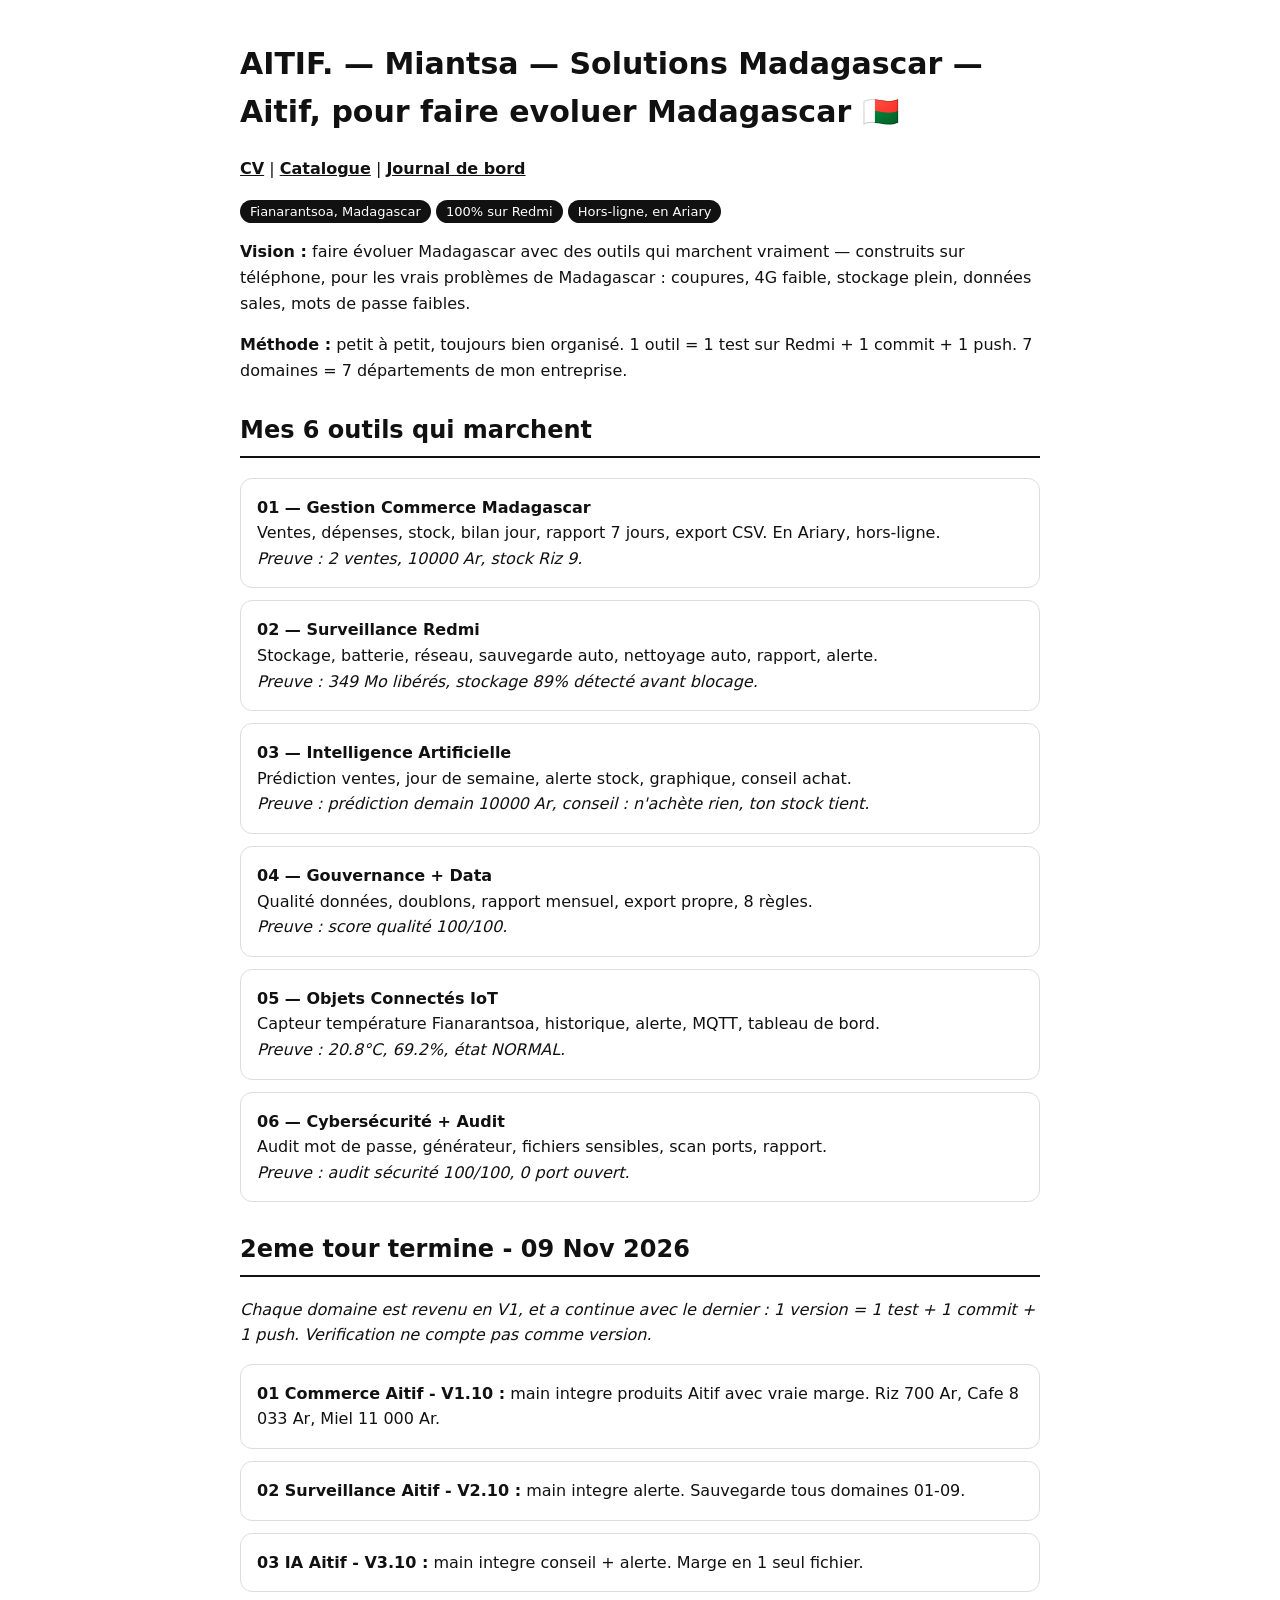
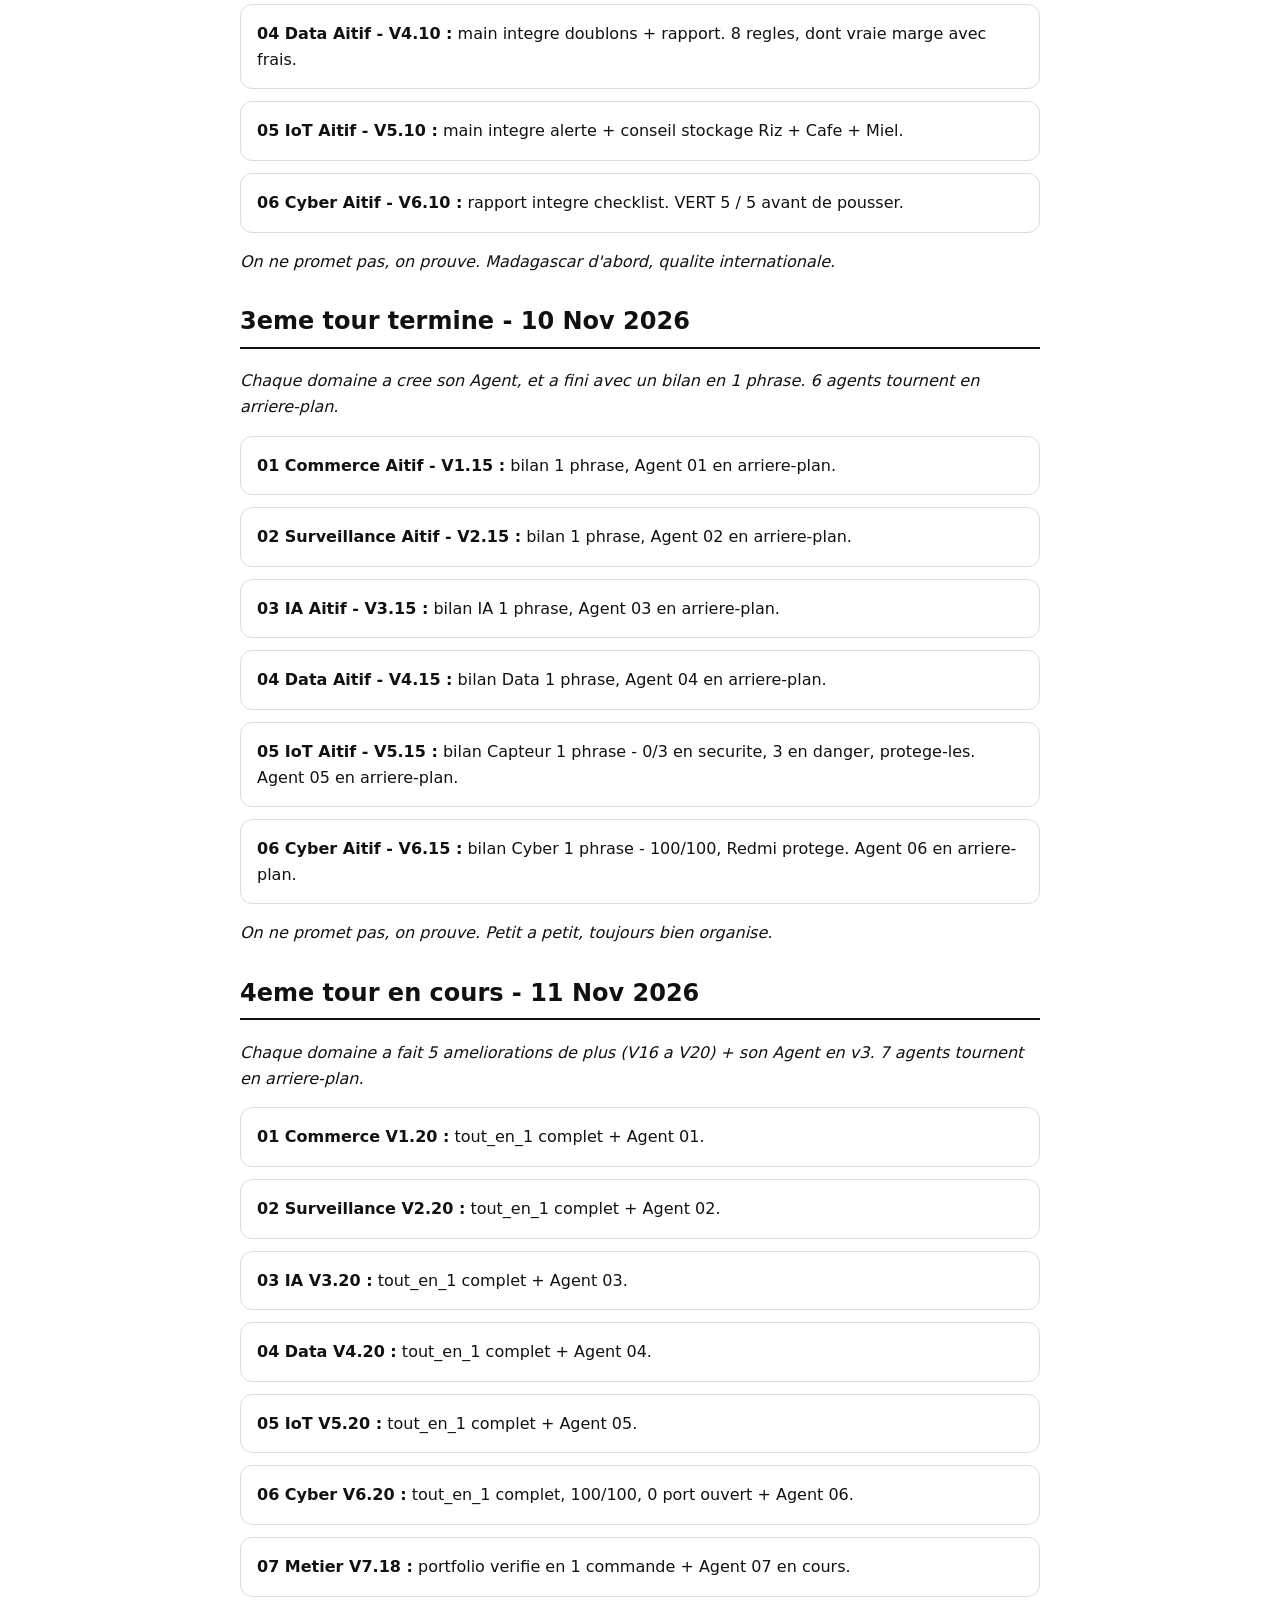
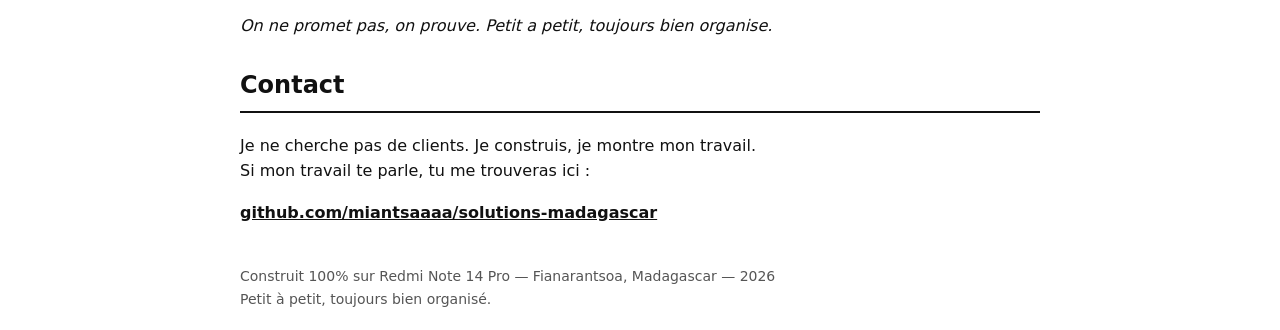
==== docs/index.html @ 679b9bc1 "ETAPE VENTE 1 : Portfolio en ligne - index + catalogue + cv + journal + style dans docs/ pour GitHub" ====
<!DOCTYPE html>
<html lang="fr">
<head>
<meta charset="utf-8">
<meta name="viewport" content="width=device-width, initial-scale=1">
<title>Aitif - Miantsa - Solutions Madagascar — Aitif, pour faire evoluer Madagascar</title>
<link rel="stylesheet" href="style.css">
</head>
<body>
<h1>AITIF. — Miantsa — Solutions Madagascar — Aitif, pour faire evoluer Madagascar 🇲🇬</h1>
<p><a href="cv.html">CV</a> | <a href="catalogue.html">Catalogue</a> | <a href="journal.html">Journal de bord</a></p>
<p><span class="badge">Fianarantsoa, Madagascar</span> <span class="badge">100% sur Redmi</span> <span class="badge">Hors-ligne, en Ariary</span></p>
<p><b>Vision :</b> faire évoluer Madagascar avec des outils qui marchent vraiment — construits sur téléphone, pour les vrais problèmes de Madagascar : coupures, 4G faible, stockage plein, données sales, mots de passe faibles.</p>
<p><b>Méthode :</b> petit à petit, toujours bien organisé. 1 outil = 1 test sur Redmi + 1 commit + 1 push. 7 domaines = 7 départements de mon entreprise.</p>

<h2>Mes 6 outils qui marchent</h2>
<div class="carte"><b>01 — Gestion Commerce Madagascar</b><br>Ventes, dépenses, stock, bilan jour, rapport 7 jours, export CSV. En Ariary, hors-ligne.<br><i>Preuve : 2 ventes, 10000 Ar, stock Riz 9.</i></div>
<div class="carte"><b>02 — Surveillance Redmi</b><br>Stockage, batterie, réseau, sauvegarde auto, nettoyage auto, rapport, alerte.<br><i>Preuve : 349 Mo libérés, stockage 89% détecté avant blocage.</i></div>
<div class="carte"><b>03 — Intelligence Artificielle</b><br>Prédiction ventes, jour de semaine, alerte stock, graphique, conseil achat.<br><i>Preuve : prédiction demain 10000 Ar, conseil : n'achète rien, ton stock tient.</i></div>
<div class="carte"><b>04 — Gouvernance + Data</b><br>Qualité données, doublons, rapport mensuel, export propre, 8 règles.<br><i>Preuve : score qualité 100/100.</i></div>
<div class="carte"><b>05 — Objets Connectés IoT</b><br>Capteur température Fianarantsoa, historique, alerte, MQTT, tableau de bord.<br><i>Preuve : 20.8°C, 69.2%, état NORMAL.</i></div>
<div class="carte"><b>06 — Cybersécurité + Audit</b><br>Audit mot de passe, générateur, fichiers sensibles, scan ports, rapport.<br><i>Preuve : audit sécurité 100/100, 0 port ouvert.</i></div>


<h2>2eme tour termine - 09 Nov 2026</h2>
<p><i>Chaque domaine est revenu en V1, et a continue avec le dernier : 1 version = 1 test + 1 commit + 1 push. Verification ne compte pas comme version.</i></p>
<div class="carte"><b>01 Commerce Aitif - V1.10 :</b> main integre produits Aitif avec vraie marge. Riz 700 Ar, Cafe 8 033 Ar, Miel 11 000 Ar.</div>
<div class="carte"><b>02 Surveillance Aitif - V2.10 :</b> main integre alerte. Sauvegarde tous domaines 01-09.</div>
<div class="carte"><b>03 IA Aitif - V3.10 :</b> main integre conseil + alerte. Marge en 1 seul fichier.</div>
<div class="carte"><b>04 Data Aitif - V4.10 :</b> main integre doublons + rapport. 8 regles, dont vraie marge avec frais.</div>
<div class="carte"><b>05 IoT Aitif - V5.10 :</b> main integre alerte + conseil stockage Riz + Cafe + Miel.</div>
<div class="carte"><b>06 Cyber Aitif - V6.10 :</b> rapport integre checklist. VERT 5 / 5 avant de pousser.</div>
<p><i>On ne promet pas, on prouve. Madagascar d'abord, qualite internationale.</i></p>

<h2>3eme tour termine - 10 Nov 2026</h2>
<p><i>Chaque domaine a cree son Agent, et a fini avec un bilan en 1 phrase. 6 agents tournent en arriere-plan.</i></p>
<div class="carte"><b>01 Commerce Aitif - V1.15 :</b> bilan 1 phrase, Agent 01 en arriere-plan.</div>
<div class="carte"><b>02 Surveillance Aitif - V2.15 :</b> bilan 1 phrase, Agent 02 en arriere-plan.</div>
<div class="carte"><b>03 IA Aitif - V3.15 :</b> bilan IA 1 phrase, Agent 03 en arriere-plan.</div>
<div class="carte"><b>04 Data Aitif - V4.15 :</b> bilan Data 1 phrase, Agent 04 en arriere-plan.</div>
<div class="carte"><b>05 IoT Aitif - V5.15 :</b> bilan Capteur 1 phrase - 0/3 en securite, 3 en danger, protege-les. Agent 05 en arriere-plan.</div>
<div class="carte"><b>06 Cyber Aitif - V6.15 :</b> bilan Cyber 1 phrase - 100/100, Redmi protege. Agent 06 en arriere-plan.</div>
<p><i>On ne promet pas, on prouve. Petit a petit, toujours bien organise.</i></p>

<h2>4eme tour en cours - 11 Nov 2026</h2>
<p><i>Chaque domaine a fait 5 ameliorations de plus (V16 a V20) + son Agent en v3. 7 agents tournent en arriere-plan.</i></p>
<div class="carte"><b>01 Commerce V1.20 :</b> tout_en_1 complet + Agent 01.</div>
<div class="carte"><b>02 Surveillance V2.20 :</b> tout_en_1 complet + Agent 02.</div>
<div class="carte"><b>03 IA V3.20 :</b> tout_en_1 complet + Agent 03.</div>
<div class="carte"><b>04 Data V4.20 :</b> tout_en_1 complet + Agent 04.</div>
<div class="carte"><b>05 IoT V5.20 :</b> tout_en_1 complet + Agent 05.</div>
<div class="carte"><b>06 Cyber V6.20 :</b> tout_en_1 complet, 100/100, 0 port ouvert + Agent 06.</div>
<div class="carte"><b>07 Metier V7.18 :</b> portfolio verifie en 1 commande + Agent 07 en cours.</div>
<p><i>On ne promet pas, on prouve. Petit a petit, toujours bien organise.</i></p>

<h2>Contact</h2>
<p>Je ne cherche pas de clients. Je construis, je montre mon travail.<br>Si mon travail te parle, tu me trouveras ici :</p>
<p><a href="https://github.com/miantsaaaa/solutions-madagascar">github.com/miantsaaaa/solutions-madagascar</a></p>
<footer>Construit 100% sur Redmi Note 14 Pro — Fianarantsoa, Madagascar — 2026<br>Petit à petit, toujours bien organisé.</footer>
</body>
</html>
---- docs/style.css ----
/* Style Aitif - V7.9 - 1 seul endroit pour le style, pour ne pas le dupliquer */
body{font-family:system-ui,sans-serif;max-width:800px;margin:0 auto;padding:20px;line-height:1.6;background:#fff;color:#111}
h1{font-size:30px} h2{margin-top:28px;border-bottom:2px solid #111;padding-bottom:6px}
.carte{border:1px solid #ddd;border-radius:12px;padding:16px;margin:12px 0}
.badge{background:#111;color:#fff;padding:4px 10px;border-radius:20px;font-size:13px}
.prix{font-size:22px;font-weight:bold} a{color:#111;font-weight:bold}
footer{margin-top:40px;color:#555;font-size:14px}
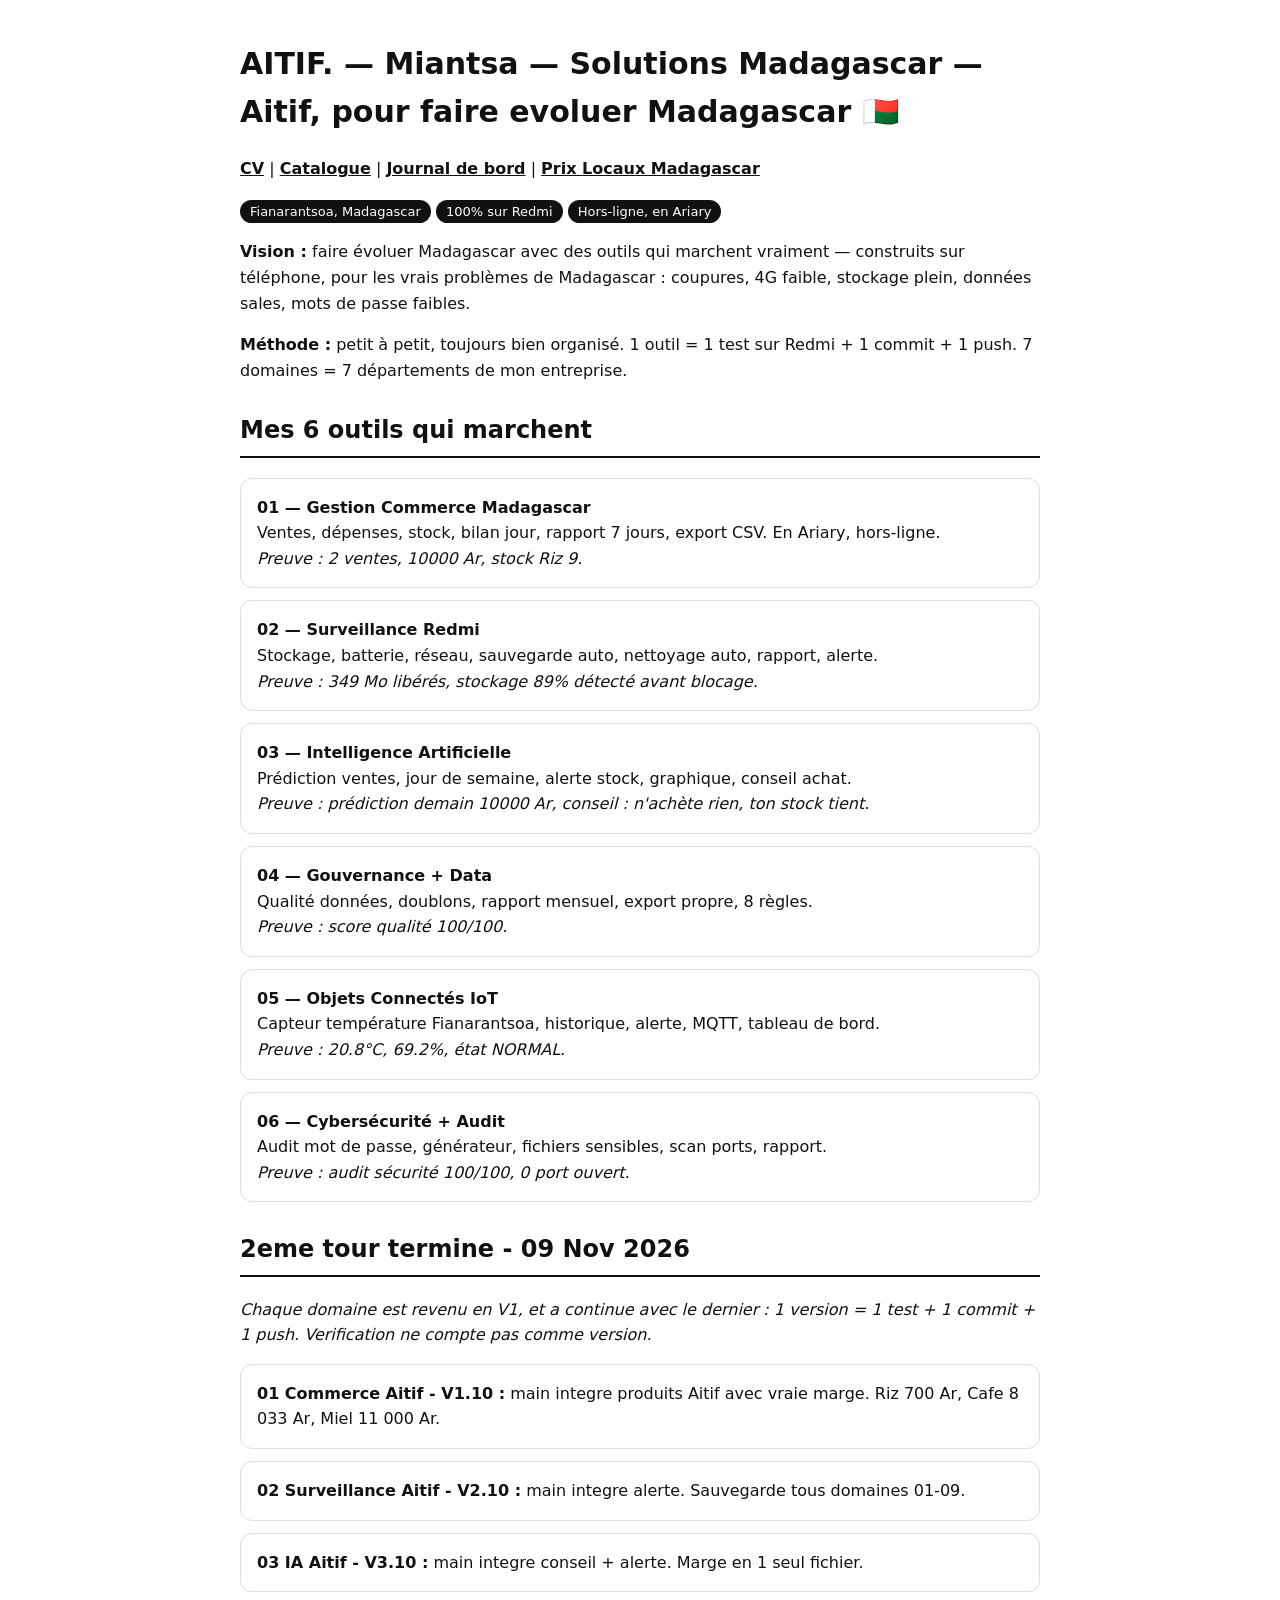
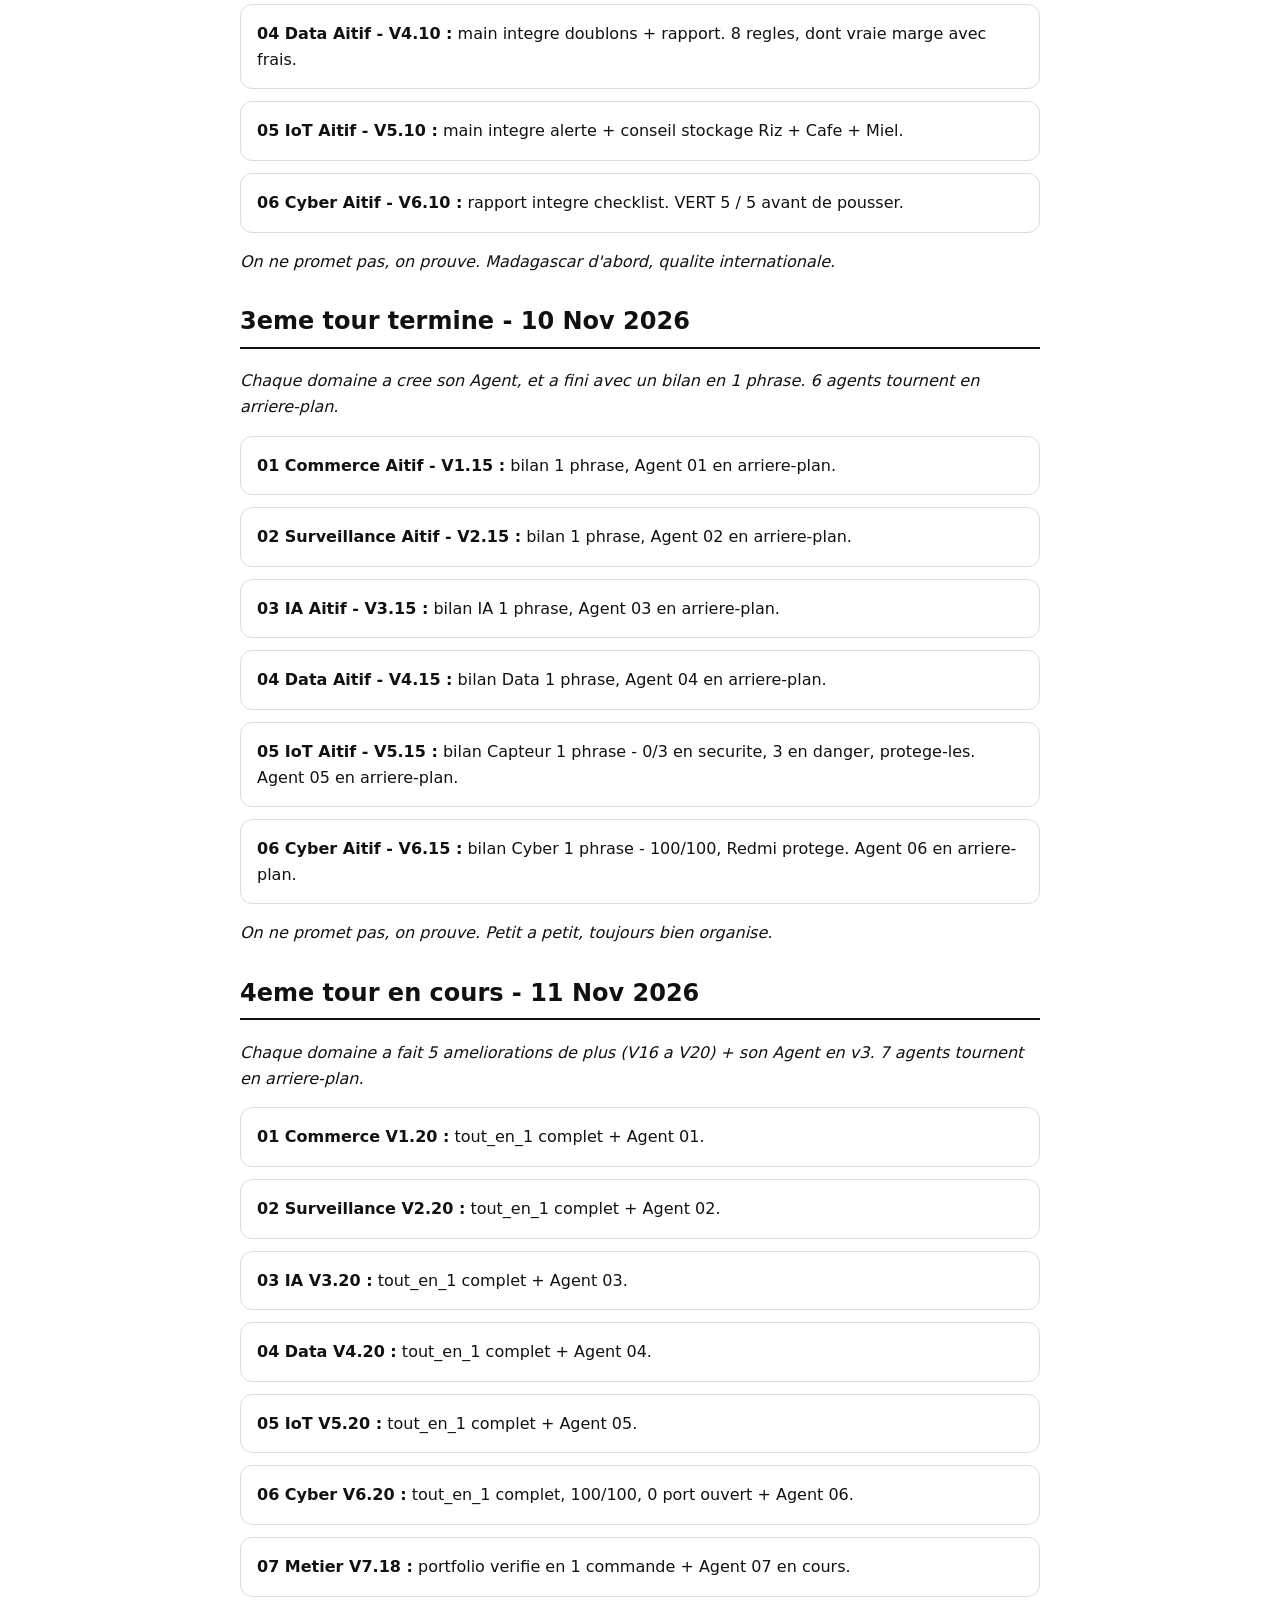
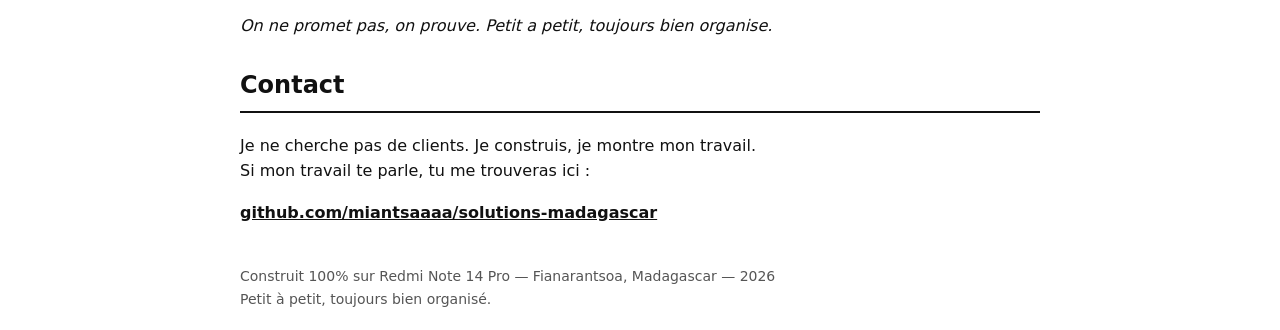
==== commit f5736ab6: "Prix Locaux : page prix.html generee depuis CSV - 0 prix reels, lien depuis Portfolio" ====
--- a/docs/index.html
+++ b/docs/index.html
@@ -8,7 +8,7 @@
 </head>
 <body>
 <h1>AITIF. — Miantsa — Solutions Madagascar — Aitif, pour faire evoluer Madagascar 🇲🇬</h1>
-<p><a href="cv.html">CV</a> | <a href="catalogue.html">Catalogue</a> | <a href="journal.html">Journal de bord</a></p>
+<p><a href="cv.html">CV</a> | <a href="catalogue.html">Catalogue</a> | <a href="journal.html">Journal de bord</a> | <a href="prix.html">Prix Locaux Madagascar</a></p>
 <p><span class="badge">Fianarantsoa, Madagascar</span> <span class="badge">100% sur Redmi</span> <span class="badge">Hors-ligne, en Ariary</span></p>
 <p><b>Vision :</b> faire évoluer Madagascar avec des outils qui marchent vraiment — construits sur téléphone, pour les vrais problèmes de Madagascar : coupures, 4G faible, stockage plein, données sales, mots de passe faibles.</p>
 <p><b>Méthode :</b> petit à petit, toujours bien organisé. 1 outil = 1 test sur Redmi + 1 commit + 1 push. 7 domaines = 7 départements de mon entreprise.</p>
